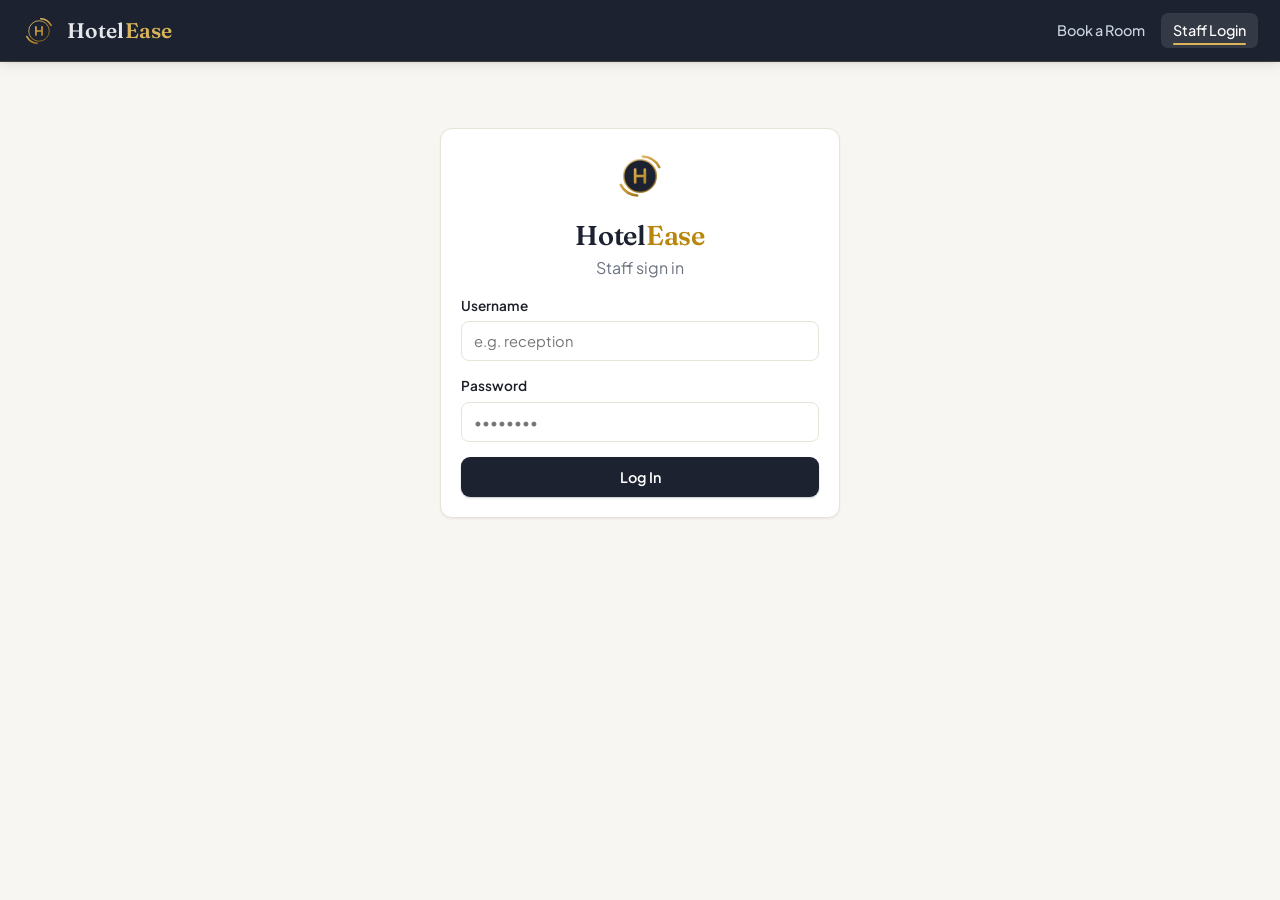
==== frontend/pages/housekeeping.html @ de72f7a5 "Add HotelEase frontend: guest booking, staff dashboards, shared UI" ====
<!DOCTYPE html>
<html lang="en">
<head>
<meta charset="UTF-8">
<meta name="viewport" content="width=device-width, initial-scale=1.0">
<title>HotelEase -- Housekeeping</title>
<link rel="stylesheet" href="../css/styles.css">
<link rel="stylesheet" href="../css/components.css">
<link rel="stylesheet" href="../css/app.css">
</head>
<body>

<div class="app">
  <aside class="sidebar">
    <div class="side-logo"><svg class="he-emblem" viewBox="0 0 48 48" fill="none" aria-hidden="true" focusable="false"><defs><linearGradient id="heGside" x1="9" y1="7" x2="39" y2="41" gradientUnits="userSpaceOnUse"><stop stop-color="#f0d99f"/><stop offset=".55" stop-color="#c1912f"/><stop offset="1" stop-color="#7c5613"/></linearGradient></defs><circle cx="24" cy="24" r="14.5" fill="#1c2230"/><circle cx="24" cy="24" r="14.5" stroke="url(#heGside)" stroke-width="1.4" opacity=".85"/><path d="M26.5 6.7a17.6 17.6 0 0 1 14.6 9.4" stroke="url(#heGside)" stroke-width="2.3" stroke-linecap="round"/><path d="M21.5 41.3a17.6 17.6 0 0 1 -14.6 -9.4" stroke="url(#heGside)" stroke-width="2.3" stroke-linecap="round"/><path d="M19.7 18.3v11.4M28.3 18.3v11.4M19.7 24h8.6" stroke="url(#heGside)" stroke-width="2.4" stroke-linecap="round"/></svg><span>Hotel<span class="dot">Ease</span></span></div>
    <nav class="side-nav">
      <a href="housekeeping.html" class="active">My Tasks</a>
    </nav>
    <div class="side-foot">
      <div class="side-user" id="sideUser">Loading...</div>
      <button class="side-logout" id="logoutBtn">Log Out</button>
    </div>
  </aside>

  <main class="main">
    <div class="content">
      <div class="page-head">
        <h1>Cleaning Tasks</h1>
        <p>Rooms that need attention -- update status as you work.</p>
      </div>

      <div id="pageAlert" class="alert hidden"></div>

      <!-- KPI row -->
      <div class="grid cols-3" style="margin-bottom:20px;">
        <div class="stat"><div class="label">To Clean</div><div class="value tab" id="kpiClean">--</div></div>
        <div class="stat"><div class="label">Under Maintenance</div><div class="value tab" id="kpiMaint">--</div></div>
        <div class="stat"><div class="label">Assigned To Me</div><div class="value tab" id="kpiMine">--</div></div>
      </div>

      <!-- Task list -->
      <div class="card">
        <h2>Rooms Needing Attention</h2>
        <table>
          <thead><tr><th>Room</th><th>Type</th><th>Status</th><th>Last Cleaned</th><th>Assigned</th><th>Action</th></tr></thead>
          <tbody id="taskBody">
            <tr><td colspan="6"><div class="loading-block"><span class="spinner"></span> Loading...</div></td></tr>
          </tbody>
        </table>
        <div class="tag-note" style="margin-top:14px;">
          <strong>Mark Clean</strong> makes the room Available for new guests. <strong>Flag Maintenance</strong> takes it out of service until it's fixed.
        </div>
      </div>
    </div>
  </main>
</div>

<script src="../js/api.js"></script>
<script src="../js/ui.js"></script>
<script src="../js/housekeeping.js"></script>
</body>
</html>
---- frontend/css/styles.css ----
/* ===== HotelEase -- shared design system ===== */
/* Theme flows from the brand logo: charcoal + metallic gold + polished silver. */
@import url('https://fonts.googleapis.com/css2?family=Fraunces:opsz,wght@9..144,500;9..144,600;9..144,700&family=Plus+Jakarta+Sans:wght@400;500;600;700;800&display=swap');
:root {
  --font-display: "Fraunces", Georgia, "Times New Roman", serif;
  --font-ui: "Plus Jakarta Sans", system-ui, -apple-system, "Segoe UI", sans-serif;

  --brand:        #1c2230;   /* charcoal -- top bar, primary buttons */
  --brand-strong: #10141c;   /* deeper charcoal -- button hover */
  --action:       #b8860b;   /* metallic gold -- links, accents, chart bars, focus, active */
  --action-hover: #96690a;   /* deeper gold -- link/accent hover */
  --accent:       #64748b;   /* steel/silver -- 2nd chart series only */

  --gold-lt:      #d9b45a;   /* bright gold -- for use on dark surfaces (top bar) */
  --gold-tint:    #f6edd7;   /* pale gold -- active nav / icon chips on light surfaces */
  --silver-lt:    #e5e7eb;   /* polished silver -- "Hotel" wordmark on dark top bar */

  --page:    #f7f6f2;   /* warm off-white */
  --card:    #ffffff;
  --border:  #e7e3d8;   /* warm sand border */
  --text:    #1a1f28;   /* charcoal ink */
  --muted:   #6b7280;
  --faint:   #9aa1ac;

  /* status (reserved -- state only, never decoration) */
  --ok:      #15803d;   /* available / clean */
  --busy:    #334155;   /* occupied */
  --warn:    #b45309;   /* needs cleaning / pending */
  --prog:    #b8860b;   /* in progress -- gold, on brand */
  --crit:    #b91c1c;   /* maintenance / alert */

  --radius: 12px;
  --radius-lg: 16px;
  --shadow: 0 1px 2px rgba(24,20,12,.04), 0 1px 3px rgba(24,20,12,.03);
  --shadow-lg: 0 4px 12px rgba(24,20,12,.08), 0 1px 3px rgba(24,20,12,.06);
  --transition: 180ms cubic-bezier(0.4, 0, 0.2, 1);
}

* { box-sizing: border-box; }

body {
  margin: 0;
  font-family: var(--font-ui);
  color: var(--text);
  background: var(--page);
  line-height: 1.5;
  -webkit-font-smoothing: antialiased;
}

h1, h2, h3 { letter-spacing: -.015em; }

a { color: var(--action); text-decoration: none; transition: color var(--transition); }
a:hover { text-decoration: underline; color: var(--action-hover); }

/* ===== top bar ===== */
.topbar {
  background: var(--brand);
  color: #fff;
  padding: 0 22px;
  display: flex;
  align-items: center;
  gap: 18px;
  height: 62px;
  box-shadow: var(--shadow-lg);
  border-bottom: 1px solid rgba(217,180,90,.18);
  position: sticky;
  top: 0;
  z-index: 20;
}
.topbar .logo {
  font-family: var(--font-display);
  font-weight: 600;
  font-size: 1.32rem;
  letter-spacing: .1px;
  display: flex;
  align-items: center;
  gap: 11px;
}
.topbar .logo { color: var(--silver-lt); }
.topbar .logo .dot { color: var(--gold-lt); }
.topbar nav { display: flex; gap: 4px; margin-left: auto; flex-wrap: wrap; }
.topbar nav a {
  color: #cbd5e1;
  padding: 7px 12px;
  border-radius: 7px;
  font-size: .9rem;
  font-weight: 500;
  position: relative;
  transition: background var(--transition), color var(--transition);
}
.topbar nav a:hover { background: rgba(255,255,255,.12); text-decoration: none; color:#fff; }
.topbar nav a.active { background: rgba(255,255,255,.10); color: #fff; }
.topbar nav a.active::after {
  content: ""; position: absolute; left: 12px; right: 12px; bottom: 3px;
  height: 2px; border-radius: 2px; background: var(--gold-lt);
}
.topbar .role-chip {
  background: rgba(255,255,255,.15);
  padding: 5px 11px;
  border-radius: 20px;
  font-size: .8rem;
  font-weight: 600;
}

/* ===== layout ===== */
.container { max-width: 1240px; margin: 0 auto; padding: 26px 20px 56px; }
.page-head { margin-bottom: 22px; }
.page-head h1 { font-family: var(--font-display); font-weight: 600; margin: 0 0 4px; font-size: 1.95rem; letter-spacing: -.01em; }
.page-head p { margin: 0; color: var(--muted); }

.grid { display: grid; gap: 18px; }
.cols-2 { grid-template-columns: repeat(2, 1fr); }
.cols-3 { grid-template-columns: repeat(3, 1fr); }
.cols-4 { grid-template-columns: repeat(4, 1fr); }
@media (max-width: 900px) { .cols-3, .cols-4 { grid-template-columns: repeat(2,1fr);} }
@media (max-width: 620px) { .grid[class*="cols-"] { grid-template-columns: 1fr; } }

/* ===== sidebar shell (staff dashboards) ===== */
.app { display: flex; align-items: stretch; min-height: 100vh; }
.sidebar {
  width: 224px; flex-shrink: 0;
  background: var(--card);
  border-right: 1px solid var(--border);
  position: sticky; top: 0;
  height: 100vh;
  display: flex; flex-direction: column;
  padding: 18px 14px;
}
.side-logo { font-family: var(--font-display); font-weight: 600; font-size: 1.3rem; padding: 6px 8px 18px; letter-spacing: .1px; display: flex; align-items: center; gap: 10px; }
.side-logo .dot { color: var(--action); }
.side-nav { display: flex; flex-direction: column; gap: 2px; }
.side-nav a {
  padding: 9px 12px; border-radius: 8px;
  color: var(--muted); font-size: .9rem; font-weight: 500;
  transition: background var(--transition), color var(--transition);
}
.side-nav a:hover { background: #f6f4ee; color: var(--text); text-decoration: none; }
.side-nav a.active { background: var(--gold-tint); color: var(--action-hover); font-weight: 600; box-shadow: inset 3px 0 0 var(--action); }
.side-foot { margin-top: auto; border-top: 1px solid var(--border); padding-top: 12px; }
.side-user { font-size: .8rem; color: var(--muted); font-weight: 600; padding: 4px 12px 10px; }
.side-logout {
  display: block; padding: 9px 12px; border-radius: 8px;
  color: var(--muted); font-size: .9rem; font-weight: 500;
  background: none; border: 0; text-align: left; width: 100%; cursor: pointer; font-family: inherit;
}
.side-logout:hover { background: #f1f5f9; color: var(--crit); text-decoration: none; }
.main { flex: 1; min-width: 0; }
.content { max-width: 1440px; margin: 0 auto; padding: 26px 30px 56px; }

@media (max-width: 800px) {
  .app { display: block; }
  .sidebar {
    width: auto; height: auto; position: static;
    flex-direction: row; flex-wrap: wrap; align-items: center; gap: 4px;
    border-right: 0; border-bottom: 1px solid var(--border); padding: 10px 14px;
  }
  .side-logo { padding: 4px 8px; }
  .side-nav { flex-direction: row; flex-wrap: wrap; }
  .side-foot { margin: 0 0 0 auto; border-top: 0; padding-top: 0; display: flex; align-items: center; gap: 8px; }
  .side-user { padding: 0 8px; }
}

/* ===== landing / welcome page ===== */
.topbar a.logo { color: var(--silver-lt); }
.topbar a.logo:hover { text-decoration: none; color: var(--silver-lt); }

.hero { text-align: center; padding: 72px 20px 46px; max-width: 820px; margin: 0 auto; position: relative; }
/* soft gold glow behind the wordmark */
.hero::before {
  content: ""; position: absolute; top: 6px; left: 50%; transform: translateX(-50%);
  width: 560px; height: 340px; max-width: 92vw; pointer-events: none; z-index: 0;
  background: radial-gradient(ellipse at center, rgba(200,154,47,.16), rgba(200,154,47,0) 68%);
}
.hero > * { position: relative; z-index: 1; }
.hero-emblem { width: 72px; height: 72px; margin: 0 auto 20px; filter: drop-shadow(0 4px 10px rgba(156,111,10,.28)); }
.hero .eyebrow {
  display: inline-block; font-size: .74rem; font-weight: 700; letter-spacing: .22em;
  text-transform: uppercase; color: var(--action-hover); margin-bottom: 16px;
}
.hero h1 { font-family: var(--font-display); font-size: 3.1rem; font-weight: 600; letter-spacing: -.02em; margin: 0 0 18px; line-height: 1.08; }
.hero h1 .accent { color: var(--action); }
.hero p { font-size: 1.08rem; color: var(--muted); max-width: 640px; margin: 0 auto 30px; }
.hero-actions { display: flex; gap: 14px; justify-content: center; flex-wrap: wrap; }
.hero-actions .btn { padding: 13px 26px; font-size: .95rem; }
@media (max-width: 560px) { .hero h1 { font-size: 2.4rem; } }

.features {
  display: grid; grid-template-columns: repeat(4, 1fr); gap: 18px;
  max-width: 1180px; margin: 0 auto; padding: 8px 20px 60px;
}
@media (max-width: 900px) { .features { grid-template-columns: repeat(2, 1fr); } }
@media (max-width: 520px) { .features { grid-template-columns: 1fr; } }
.feature {
  background: var(--card); border: 1px solid var(--border);
  border-radius: var(--radius-lg); box-shadow: var(--shadow); padding: 24px 22px;
  transition: transform var(--transition), box-shadow var(--transition), border-color var(--transition);
}
.feature:hover { transform: translateY(-4px); box-shadow: var(--shadow-lg); border-color: #ecd9a8; }
.feature-ico {
  width: 48px; height: 48px; border-radius: 13px;
  background: linear-gradient(135deg, #f8edca, #eed99a); color: #8a6408;
  box-shadow: inset 0 0 0 1px rgba(184,134,11,.22);
  display: flex; align-items: center; justify-content: center; margin-bottom: 16px;
}
.feature-ico svg { width: 22px; height: 22px; }
.feature h3 { font-family: var(--font-display); font-weight: 600; margin: 0 0 8px; font-size: 1.16rem; letter-spacing: -.01em; }
.feature p { margin: 0; color: var(--muted); font-size: .87rem; line-height: 1.55; }

.landing-foot { text-align: center; color: var(--faint); font-size: .82rem; padding: 0 20px 40px; }

/* ===== brand emblem (shared SVG mark) ===== */
.he-emblem { width: 34px; height: 34px; flex-shrink: 0; display: block; }
.he-emblem.lg { width: 54px; height: 54px; }
---- frontend/css/components.css ----
/* ===== cards, stats, tables, badges, forms, buttons ===== */

.card {
  background: var(--card);
  border: 1px solid var(--border);
  border-radius: var(--radius);
  box-shadow: var(--shadow);
  padding: 20px;
  transition: box-shadow var(--transition), border-color var(--transition);
}
.card:hover { box-shadow: var(--shadow-lg); }
.card h2 { font-family: var(--font-display); font-weight: 600; margin: 0 0 14px; font-size: 1.18rem; letter-spacing: -.01em; }
.card h2 .sub { font-family: var(--font-ui); font-weight: 400; color: var(--muted); font-size: .82rem; margin-left: 6px; letter-spacing: 0; }

/* stat tile */
.stat {
  background: var(--card);
  border: 1px solid var(--border);
  border-radius: var(--radius);
  box-shadow: var(--shadow);
  padding: 17px 19px;
  transition: box-shadow var(--transition), transform var(--transition), border-color var(--transition);
}
.stat:hover { box-shadow: var(--shadow-lg); transform: translateY(-2px); border-color: #ecd9a8; }
.stat .label { color: var(--muted); font-size: .78rem; font-weight: 600; text-transform: uppercase; letter-spacing: .5px; }
.stat .value { font-family: var(--font-display); font-size: 2rem; font-weight: 600; margin-top: 5px; letter-spacing: -.01em; }
.stat .delta { font-size: .82rem; font-weight: 600; margin-top: 2px; }
.stat .delta.up { color: var(--ok); }
.stat .delta.down { color: var(--crit); }
.stat .delta.muted { color: var(--muted); }
.stat .value.tab { font-variant-numeric: tabular-nums; }

/* stat tiles stay plain white -- state is shown by badges, not card color */

/* tables */
table { width: 100%; border-collapse: collapse; font-size: .9rem; }
th, td { text-align: left; padding: 11px 12px; border-bottom: 1px solid var(--border); }
th { color: var(--muted); font-weight: 600; font-size: .78rem; text-transform: uppercase; letter-spacing: .4px; }
tbody tr:hover, tr:hover { background: #faf8f3; }
td.tab { font-variant-numeric: tabular-nums; }

/* status badges */
.badge {
  display: inline-flex; align-items: center; gap: 6px;
  padding: 3px 10px; border-radius: 20px;
  font-size: .78rem; font-weight: 600; white-space: nowrap;
}
.badge::before { content: ""; width: 7px; height: 7px; border-radius: 50%; background: currentColor; }
.badge.ok    { color: #15803d; background: #e8f5ec; }
.badge.busy  { color: #334155; background: #eef1f5; }
.badge.warn  { color: #b45309; background: #fbf1e3; }
.badge.prog  { color: #8a6408; background: #f6edd7; }
.badge.crit  { color: #b91c1c; background: #fbe9e9; }

/* room tiles */
.rooms { display: grid; grid-template-columns: repeat(auto-fill, minmax(120px,1fr)); gap: 12px; }
.room {
  border: 1px solid var(--border); border-radius: 9px; padding: 12px;
  background: #fff; text-align: center;
}
.room .no { font-weight: 700; font-size: 1.15rem; }
.room .type { color: var(--muted); font-size: .78rem; margin-bottom: 8px; }
.room.s-ok   { border-left: 4px solid var(--ok); }
.room.s-busy { border-left: 4px solid var(--busy); }
.room.s-warn { border-left: 4px solid var(--warn); }
.room.s-prog { border-left: 4px solid var(--prog); }
.room.s-crit { border-left: 4px solid var(--crit); }

/* buttons */
.btn {
  display: inline-flex; align-items: center; justify-content: center; gap: 7px;
  padding: 10px 17px; border-radius: 9px; border: 1px solid transparent;
  font-size: .9rem; font-weight: 600; cursor: pointer; font-family: inherit;
  transition: background var(--transition), box-shadow var(--transition), transform 90ms ease, border-color var(--transition);
}
.btn:active { transform: translateY(1px); }
.btn-primary { background: var(--brand); color: #fff; box-shadow: 0 1px 2px rgba(16,20,28,.24); }
.btn-primary:hover { background: var(--brand-strong); text-decoration: none; box-shadow: 0 5px 14px rgba(16,20,28,.24); }
.btn-ghost { background: #fff; border-color: var(--border); color: var(--text); }
.btn-ghost:hover { background: #faf7ef; border-color: #e2d8c0; }
.btn-danger { background: #fff; border-color: #fbd5d5; color: var(--crit); }
.btn-danger:hover { background: #fbe9e9; }
.btn-sm { padding: 6px 12px; font-size: .82rem; border-radius: 8px; }
.btn-block { width: 100%; }
.btn:disabled { opacity: .6; cursor: not-allowed; }

/* forms */
.field { margin-bottom: 15px; }
.field label { display: block; font-size: .85rem; font-weight: 600; margin-bottom: 5px; }
.field input, .field select, .field textarea {
  width: 100%; padding: 10px 12px; border: 1px solid var(--border);
  border-radius: 8px; font-size: .92rem; font-family: inherit; background:#fff; color:var(--text);
}
.field input:focus, .field select:focus, .field textarea:focus {
  outline: none; border-color: var(--action); box-shadow: 0 0 0 3px rgba(184,134,11,.18);
}
.field .hint { color: var(--faint); font-size: .78rem; margin-top: 4px; }
.form-row { display: grid; grid-template-columns: 1fr 1fr; gap: 14px; }
@media (max-width: 560px){ .form-row { grid-template-columns: 1fr; } }

/* misc */
.muted { color: var(--muted); }
.center { text-align: center; }
.mt0 { margin-top: 0; } .mb0 { margin-bottom: 0; }
.row-between { display:flex; align-items:center; justify-content:space-between; gap:12px; flex-wrap: wrap; }
.tag-note { background:#f4f1e9; border:1px solid var(--border); color:#5c5647; font-size:.8rem; padding:8px 12px; border-radius:8px; }

/* simple bar chart (occupancy / revenue) */
.bars { display:flex; align-items:flex-end; gap:14px; height:170px; padding-top:10px; }
.bars .bar-col { flex:1; display:flex; flex-direction:column; align-items:center; gap:6px; height:100%; justify-content:flex-end; }
.bars .bar {
  width:100%; max-width:46px; border-radius:4px 4px 0 0; background: var(--action);
  position:relative; min-height: 2px;
}
.bars .bar .v { position:absolute; top:-20px; left:0; right:0; text-align:center; font-size:.75rem; font-weight:600; color:var(--muted); }
.bars .bar-col .x { font-size:.78rem; color:var(--muted); }

/* donut legend */
.legend { display:flex; flex-direction:column; gap:10px; }
.legend .item { display:flex; align-items:center; gap:9px; font-size:.88rem; }
.legend .swatch { width:12px; height:12px; border-radius:3px; }
---- frontend/css/app.css ----
/* ===== app.css -- runtime UI the static wireframes did not need ===== */

.hidden { display: none !important; }

/* topbar auth area (guest pages) */
.topbar .auth-area { display: flex; align-items: center; gap: 10px; margin-left: 8px; }

/* inline alerts (form feedback, page errors) */
.alert {
  border: 1px solid var(--border);
  border-radius: 8px;
  padding: 11px 14px;
  font-size: .88rem;
  display: flex; align-items: flex-start; gap: 9px;
  margin-bottom: 14px;
}
.alert::before { content: ""; width: 8px; height: 8px; border-radius: 50%; margin-top: 6px; flex-shrink: 0; background: currentColor; }
.alert.info    { color: #8a6408; background: #f6edd7; border-color: #ecdcb0; }
.alert.success { color: #15803d; background: #e8f5ec; border-color: #cfe9d7; }
.alert.error   { color: #b91c1c; background: #fbe9e9; border-color: #f5d3d3; }
.alert strong { font-weight: 700; }

/* toast stack (top-right, auto-dismiss) */
.toast-wrap {
  position: fixed; top: 16px; right: 16px; z-index: 60;
  display: flex; flex-direction: column; gap: 10px; max-width: 340px;
}
.toast {
  background: var(--card); border: 1px solid var(--border);
  border-left: 4px solid var(--muted);
  border-radius: 9px; box-shadow: var(--shadow-lg);
  padding: 12px 14px; font-size: .88rem; color: var(--text);
  animation: toast-in .18s ease-out;
}
.toast.success { border-left-color: var(--ok); }
.toast.error   { border-left-color: var(--crit); }
.toast.info    { border-left-color: var(--action); }
@keyframes toast-in { from { opacity: 0; transform: translateY(-6px); } to { opacity: 1; transform: none; } }

/* spinner (button loading + page loading) */
.spinner {
  width: 16px; height: 16px; border-radius: 50%;
  border: 2px solid currentColor; border-right-color: transparent;
  display: inline-block; animation: spin .6s linear infinite; vertical-align: -3px;
}
.loading-block { display: flex; align-items: center; gap: 10px; color: var(--muted); padding: 20px; font-size: .9rem; }
@keyframes spin { to { transform: rotate(360deg); } }

/* empty state inside cards/tables */
.empty { color: var(--muted); text-align: center; padding: 22px 12px; font-size: .9rem; }
td .empty { padding: 14px; }

/* modal */
.modal-backdrop {
  position: fixed; inset: 0; background: rgba(15,23,42,.45);
  display: flex; align-items: flex-start; justify-content: center;
  padding: 60px 16px; z-index: 50; overflow-y: auto;
}
.modal {
  background: var(--card); border-radius: 12px; box-shadow: var(--shadow-lg);
  width: 100%; max-width: 460px; padding: 22px;
  animation: toast-in .16s ease-out;
}
.modal h2 { font-family: var(--font-display); font-weight: 600; margin: 0 0 16px; font-size: 1.32rem; letter-spacing: -.01em; }
.modal .modal-actions { display: flex; justify-content: flex-end; gap: 10px; margin-top: 6px; }

/* field-level error text */
.field .error-text { color: var(--crit); font-size: .78rem; margin-top: 4px; }
.field.invalid input, .field.invalid select { border-color: var(--crit); box-shadow: 0 0 0 3px rgba(185,28,28,.12); }

/* reference box (booking confirmation) */
.ref-box {
  padding: 16px; background: #faf7ef; border: 1px dashed var(--border);
  border-radius: 9px; text-align: center;
}
.ref-box .ref-label { color: var(--muted); font-size: .8rem; font-weight: 600; letter-spacing: .4px; }
.ref-box .ref-code { font-family: var(--font-display); font-size: 2rem; font-weight: 700; letter-spacing: 2px; color: var(--action-hover); }
.ref-box .ref-meta { color: var(--muted); font-size: .85rem; }
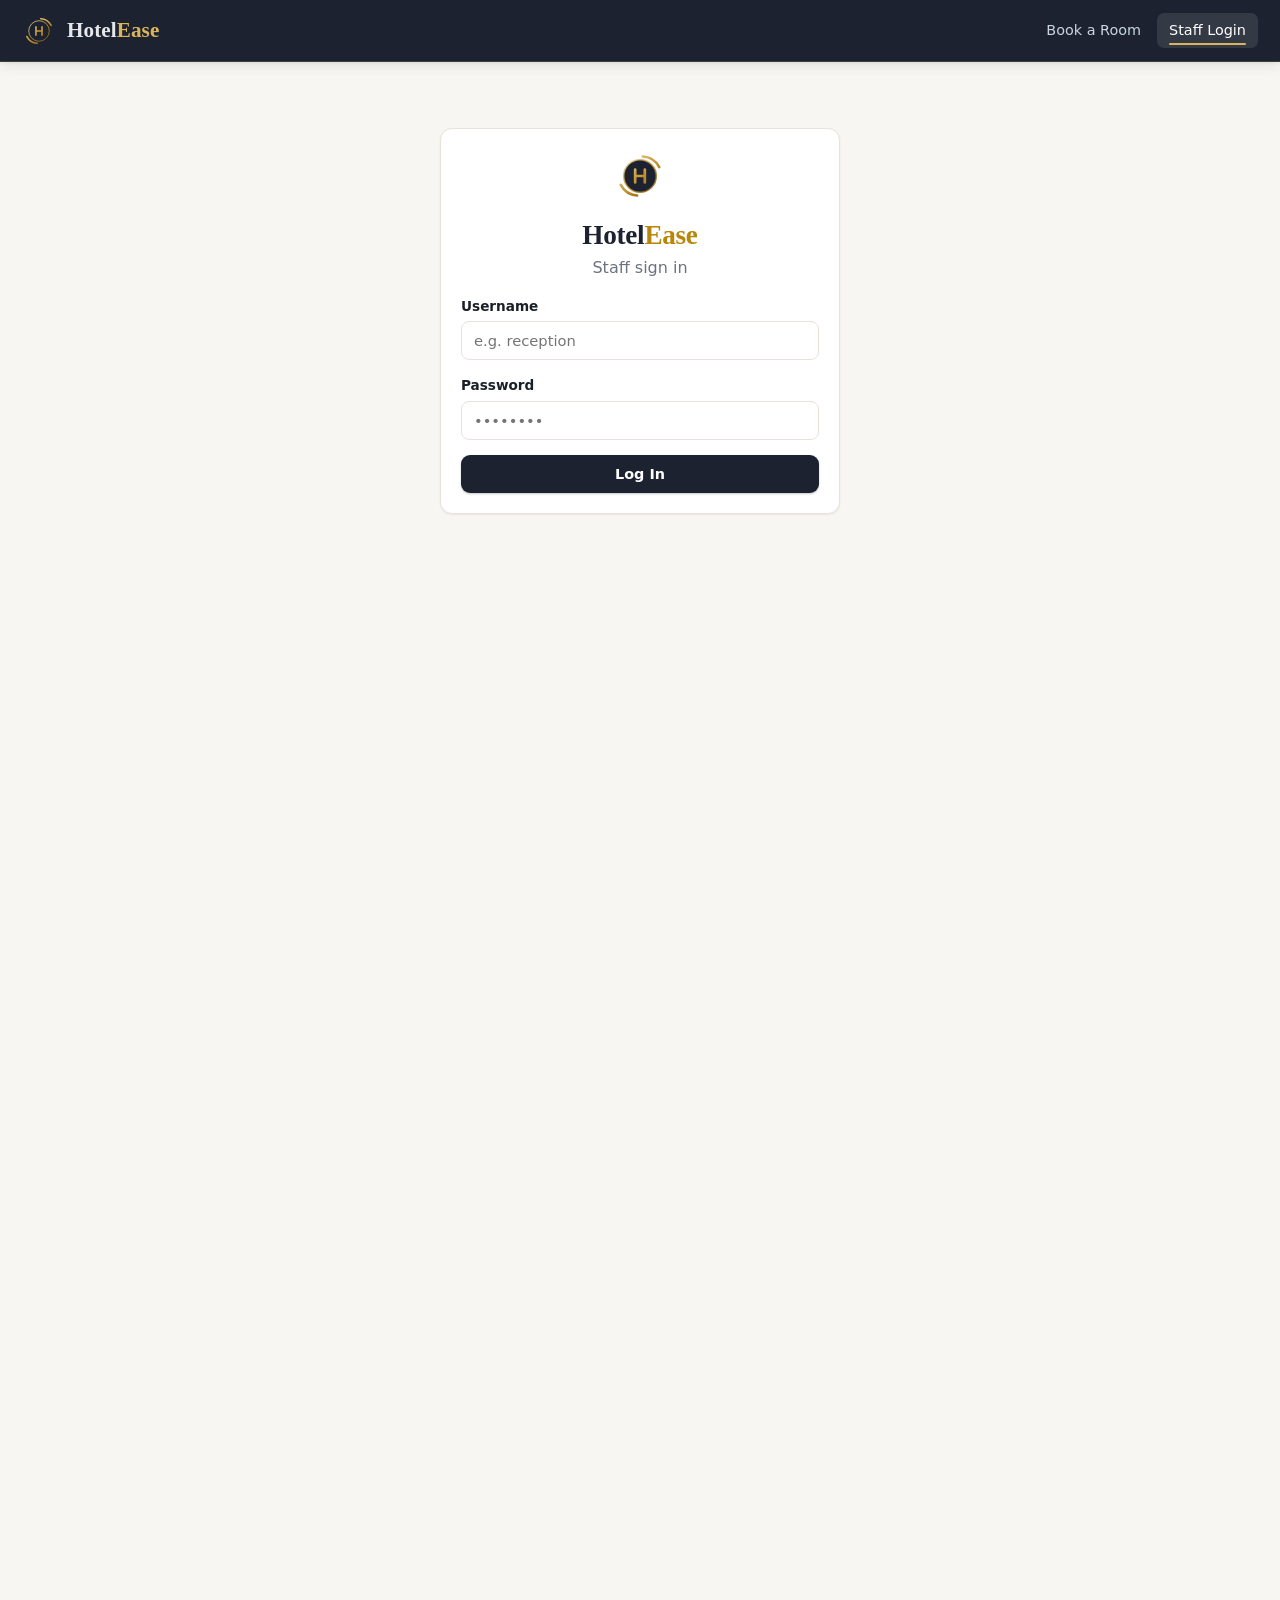
==== commit f1420e27: "Wire front desk lookup + invoice, housekeeping start-cleaning, manager staff/room management" ====
--- a/frontend/pages/housekeeping.html
+++ b/frontend/pages/housekeeping.html
@@ -32,8 +32,9 @@
       <div id="pageAlert" class="alert hidden"></div>
 
       <!-- KPI row -->
-      <div class="grid cols-3" style="margin-bottom:20px;">
+      <div class="grid cols-4" style="margin-bottom:20px;">
         <div class="stat"><div class="label">To Clean</div><div class="value tab" id="kpiClean">--</div></div>
+        <div class="stat"><div class="label">In Progress</div><div class="value tab" id="kpiProgress">--</div></div>
         <div class="stat"><div class="label">Under Maintenance</div><div class="value tab" id="kpiMaint">--</div></div>
         <div class="stat"><div class="label">Assigned To Me</div><div class="value tab" id="kpiMine">--</div></div>
       </div>
@@ -48,7 +49,7 @@
           </tbody>
         </table>
         <div class="tag-note" style="margin-top:14px;">
-          <strong>Mark Clean</strong> makes the room Available for new guests. <strong>Flag Maintenance</strong> takes it out of service until it's fixed.
+          <strong>Start Cleaning</strong> marks a room in progress. <strong>Mark Clean</strong> makes it Available for new guests. <strong>Flag Maintenance</strong> takes it out of service until it's fixed.
         </div>
       </div>
     </div>
